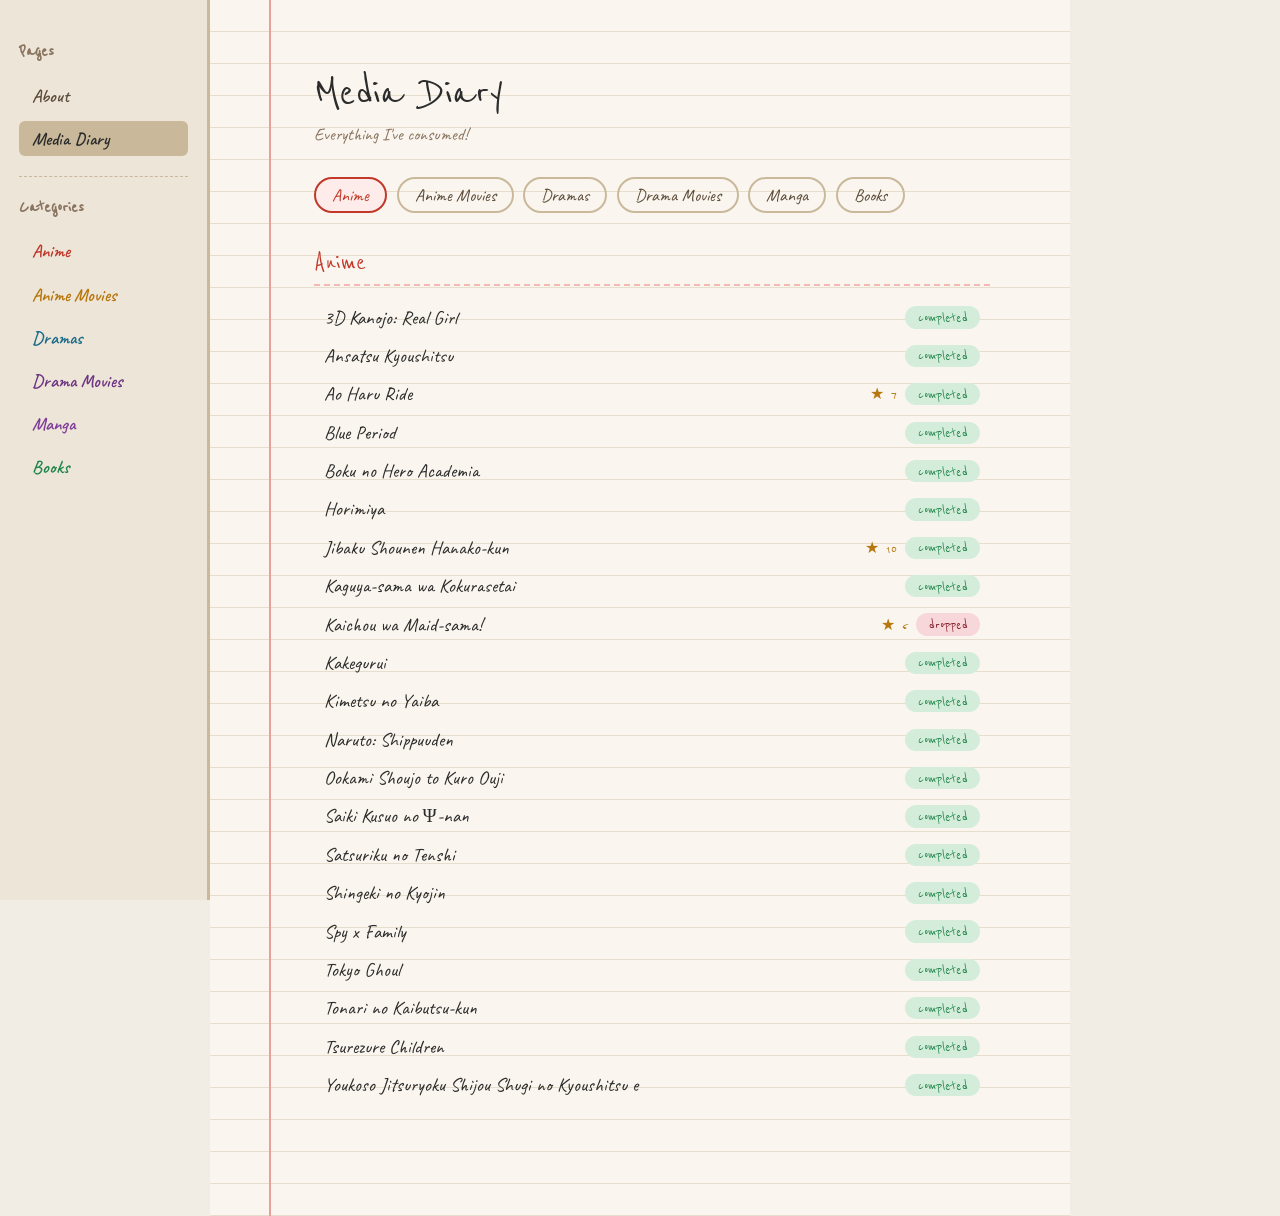
==== diary.html @ 39cde3c3 "Added my data and splitted it into its own sections" ====
<!DOCTYPE html>
<html lang="en">
<head>
  <meta charset="UTF-8" />
  <meta name="viewport" content="width=device-width, initial-scale=1.0" />
  <title>The Media Diary</title>
  <link rel="stylesheet" href="style.css" />
</head>
<body>

  <nav id="sidebar">
    <h2>Pages</h2>
    <ul>
      <li><a href="index.html" class="nav-link">About</a></li>
      <li><a href="diary.html" class="nav-link active">Media Diary</a></li>
    </ul>
    <hr class="sidebar-divider" />
    <h2>Categories</h2>
    <ul>
      <li><a href="#anime"    class="nav-link cat">Anime</a></li>
      <li><a href="#movies"   class="nav-link cat">Anime Movies</a></li>
      <li><a href="#kdramas"  class="nav-link cat">Dramas</a></li>
      <li><a href="#cdmovies" class="nav-link cat">Drama Movies</a></li>
      <li><a href="#manga"    class="nav-link cat">Manga</a></li>
      <li><a href="#books"    class="nav-link cat">Books</a></li>
    </ul>
  </nav>

  <main id="content">
    <h1>Media Diary</h1>
    <p class="subtitle">Everything I've consumed!</p>

    <div class="tab-buttons">
      <button class="tab-btn active" data-target="anime">Anime</button>
      <button class="tab-btn" data-target="movies">Anime Movies</button>
      <button class="tab-btn" data-target="kdramas">Dramas</button>
      <button class="tab-btn" data-target="cdmovies">Drama Movies</button>
      <button class="tab-btn" data-target="manga">Manga</button>
      <button class="tab-btn" data-target="books">Books</button>
    </div>

    <section id="anime" class="tab-section active">
      <h2>Anime</h2>
      <ul class="media-list" id="anime-list"></ul>
    </section>

    <section id="movies" class="tab-section">
      <h2>Anime Movies</h2>
      <ul class="media-list" id="movies-list"></ul>
    </section>

    <section id="kdramas" class="tab-section">
      <h2>Dramas</h2>
      <ul class="media-list" id="kdramas-list"></ul>
    </section>

    <section id="cdmovies" class="tab-section">
      <h2>Drama Movies</h2>
      <ul class="media-list" id="cdmovies-list"></ul>
    </section>

    <section id="manga" class="tab-section">
      <h2>Manga/hua/hwa</h2>
      <ul class="media-list" id="manga-list"></ul>
    </section>

    <section id="books" class="tab-section">
      <h2>Books</h2>
      <ul class="media-list" id="books-list"></ul>
    </section>
  </main>

  <script src="data.js"></script>
  <script src="app.js"></script>
</body>
</html>
---- style.css ----
@import url('https://fonts.googleapis.com/css2?family=Caveat:wght@400;600&family=Reenie+Beanie&display=swap');

* { margin: 0; padding: 0; box-sizing: border-box; }

body {
  display: flex;
  font-family: 'Caveat', cursive;
  background: #f2ede4;
  color: #2c2c2c;
  min-height: 100vh;
}

#sidebar {
  position: sticky;
  top: 0;
  height: 100vh;
  width: 210px;
  min-width: 210px;
  padding: 2.5rem 1.2rem;
  background: #ede5d8;
  border-right: 3px solid #c9b99a;
  z-index: 1;
  overflow-y: auto;
}

#sidebar h2 {
  font-family: 'Reenie Beanie', cursive;
  font-size: 1.2rem;
  color: #8a7560;
  margin-bottom: 1rem;
}

#sidebar ul { list-style: none; }
#sidebar ul li { margin-bottom: 0.5rem; }

.sidebar-divider {
  border: none;
  border-top: 1.5px dashed #c9b99a;
  margin: 1.2rem 0;
}

.nav-link {
  text-decoration: none;
  font-family: 'Caveat', cursive;
  font-size: 1.15rem;
  padding: 0.35rem 0.8rem;
  border-radius: 6px;
  display: block;
  transition: all 0.2s;
  color: #5a4a38;
  font-weight: 600;
}

.nav-link:hover { background: rgba(0,0,0,0.06); }

.nav-link.active {
  background: #c9b99a;
  color: #2c2c2c;
}

/* category colors */
.nav-link[href="#anime"]    { color: #c0392b; }
.nav-link[href="#movies"]   { color: #b7770d; }
.nav-link[href="#kdramas"]  { color: #1a6b8a; }
.nav-link[href="#cdmovies"] { color: #6c3483; }
.nav-link[href="#manga"]    { color: #7d3c98; }
.nav-link[href="#books"]    { color: #1e8449; }

/* journal content */
#content {
  flex: 1;
  padding: 4rem 5rem;
  max-width: 860px;
  background:
    linear-gradient(90deg, transparent 59px, #e8a09a 59px, #e8a09a 61px, transparent 61px),
    repeating-linear-gradient(transparent, transparent 31px, #c9b99a66 31px, #c9b99a66 32px);
  background-color: #faf6ef;
}

#content h1 {
  font-family: 'Reenie Beanie', cursive;
  font-size: 3rem;
  font-weight: 400;
  padding-left: 1.5rem;
  margin-bottom: 0.2rem;
}

.subtitle {
  font-size: 1.1rem;
  color: #8a7560;
  padding-left: 1.5rem;
  margin-bottom: 2rem;
}

/* about page */
.about-text {
  font-size: 1.25rem;
  line-height: 2rem;
  padding-left: 1.5rem;
  max-width: 600px;
}

.about-list {
  list-style: none;
  padding-left: 1.5rem;
  margin-top: 0.5rem;
}

.about-list li {
  font-size: 1.2rem;
  line-height: 2rem;
}

.cta {
  display: inline-block;
  margin-left: 1.5rem;
  margin-top: 1rem;
  font-family: 'Reenie Beanie', cursive;
  font-size: 1.5rem;
  color: #c0392b;
  text-decoration: none;
  border-bottom: 2px dashed #c0392b;
  transition: opacity 0.2s;
}

.cta:hover { opacity: 0.7; }

/* tabs */
.tab-buttons {
  display: flex;
  gap: 0.6rem;
  padding-left: 1.5rem;
  margin-bottom: 2rem;
  flex-wrap: wrap;
}

.tab-btn {
  font-family: 'Caveat', cursive;
  font-size: 1.1rem;
  padding: 0.3rem 1rem;
  border-radius: 20px;
  border: 2px solid #c9b99a;
  background: transparent;
  cursor: pointer;
  transition: all 0.2s;
  color: #5a4a38;
}

.tab-btn:hover { background: #ede5d8; }

.tab-btn[data-target="anime"].active    { background: #fdecea; border-color: #c0392b; color: #c0392b; }
.tab-btn[data-target="movies"].active   { background: #fef9e7; border-color: #b7770d; color: #b7770d; }
.tab-btn[data-target="kdramas"].active  { background: #e8f6f9; border-color: #1a6b8a; color: #1a6b8a; }
.tab-btn[data-target="cdmovies"].active { background: #f5eef8; border-color: #6c3483; color: #6c3483; }
.tab-btn[data-target="manga"].active    { background: #f5eef8; border-color: #7d3c98; color: #7d3c98; }
.tab-btn[data-target="books"].active    { background: #eafaf1; border-color: #1e8449; color: #1e8449; }

.tab-section { display: none; padding-left: 1.5rem; }
.tab-section.active { display: block; }

section h2 {
  font-family: 'Reenie Beanie', cursive;
  font-size: 1.8rem;
  font-weight: 400;
  margin-bottom: 0.8rem;
  border-bottom: 2px dashed;
  padding-bottom: 0.3rem;
}

section { margin-bottom: 3rem; padding-left: 1.5rem; }

section#anime    h2 { color: #c0392b; border-bottom-color: #f5b7b1; }
section#movies   h2 { color: #b7770d; border-bottom-color: #f9e4b7; }
section#kdramas  h2 { color: #1a6b8a; border-bottom-color: #a9cce3; }
section#cdmovies h2 { color: #6c3483; border-bottom-color: #d7bde2; }
section#manga    h2 { color: #7d3c98; border-bottom-color: #d7bde2; }
section#books    h2 { color: #1e8449; border-bottom-color: #a9dfbf; }

.media-list { list-style: none; }

.media-list li {
  padding: 0.45rem 0.6rem;
  display: flex;
  justify-content: space-between;
  align-items: center;
  border-radius: 4px;
  transition: background 0.15s;
}

.media-list li:hover { background: rgba(0,0,0,0.04); }

.title { font-size: 1.2rem; }

.country {
  font-size: 0.85rem;
  color: #aaa;
  font-family: 'Caveat', cursive;
  margin-left: 0.4rem;
}

.meta { display: flex; align-items: center; gap: 0.5rem; }

.score {
  font-family: 'Reenie Beanie', cursive;
  font-size: 1rem;
  color: #b7770d;
}

.status {
  font-family: 'Reenie Beanie', cursive;
  font-size: 1rem;
  padding: 0.1rem 0.8rem;
  border-radius: 20px;
}

.status.completed { background: #d4edda; color: #1e8449; }
.status.watching  { background: #fff3cd; color: #856404; }
.status.dropped   { background: #f8d7da; color: #842029; }
.status.planned   { background: #e2e3e5; color: #383d41; }
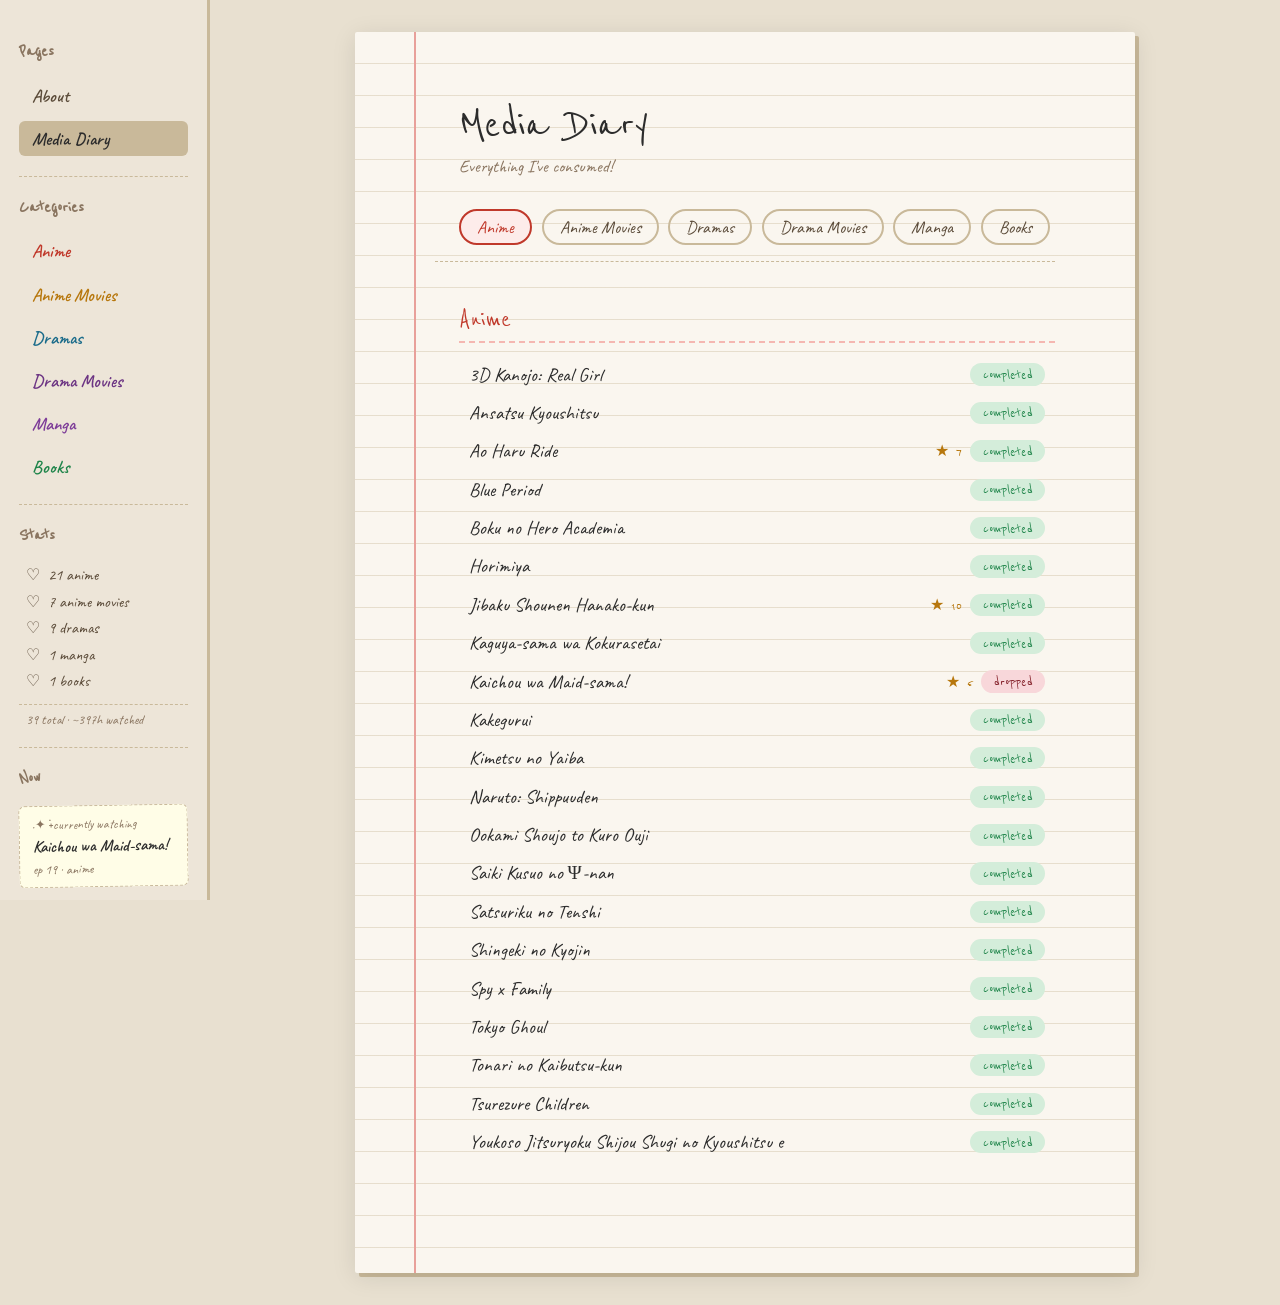
==== commit 8cd887b9: "Added currently watching and total watched section" ====
--- a/diary.html
+++ b/diary.html
@@ -24,6 +24,14 @@
       <li><a href="#manga"    class="nav-link cat">Manga</a></li>
       <li><a href="#books"    class="nav-link cat">Books</a></li>
     </ul>
+
+    <hr class="sidebar-divider" />
+    <h2>Stats</h2>
+    <div id="stats-block"></div>
+
+    <hr class="sidebar-divider" />
+    <h2>Now</h2>
+    <div id="pinned-block"></div>
   </nav>
 
   <main id="content">
@@ -72,5 +80,6 @@
 
   <script src="data.js"></script>
   <script src="app.js"></script>
+  <script src="sidebar-widgets.js"></script>
 </body>
 </html>
--- a/style.css
+++ b/style.css
@@ -5,7 +5,7 @@
 body {
   display: flex;
   font-family: 'Caveat', cursive;
-  background: #f2ede4;
+  background: #e8e0d0;
   color: #2c2c2c;
   min-height: 100vh;
 }
@@ -23,6 +23,11 @@
   overflow-y: auto;
 }
 
+#sidebar::-webkit-scrollbar { width: 5px; }
+#sidebar::-webkit-scrollbar-track { background: #ede5d8; }
+#sidebar::-webkit-scrollbar-thumb { background: #c9b99a; border-radius: 10px; }
+#sidebar::-webkit-scrollbar-thumb:hover { background: #a89070; }
+
 #sidebar h2 {
   font-family: 'Reenie Beanie', cursive;
   font-size: 1.2rem;
@@ -58,7 +63,6 @@
   color: #2c2c2c;
 }
 
-/* category colors */
 .nav-link[href="#anime"]    { color: #c0392b; }
 .nav-link[href="#movies"]   { color: #b7770d; }
 .nav-link[href="#kdramas"]  { color: #1a6b8a; }
@@ -66,15 +70,67 @@
 .nav-link[href="#manga"]    { color: #7d3c98; }
 .nav-link[href="#books"]    { color: #1e8449; }
 
+/* stats */
+.stat-row {
+  font-size: 1rem;
+  padding: 0.2rem 0.4rem;
+  display: flex;
+  gap: 0.5rem;
+  color: #5a4a38;
+}
+
+.stat-total {
+  margin-top: 0.6rem;
+  font-size: 0.85rem;
+  color: #8a7560;
+  padding: 0.4rem 0.4rem 0;
+  border-top: 1px dashed #c9b99a;
+}
+
+/* pinned note */
+.pinned-note {
+  background: #fffde7;
+  border: 1.5px dashed #c9b99a;
+  border-radius: 6px;
+  padding: 0.6rem 0.8rem;
+  margin-top: 0.3rem;
+  transform: rotate(-1deg);
+}
+
+.pinned-label {
+  font-size: 0.8rem;
+  color: #8a7560;
+  margin-bottom: 0.2rem;
+}
+
+.pinned-title {
+  font-family: 'Caveat', cursive;
+  font-size: 1.05rem;
+  font-weight: 600;
+  color: #2c2c2c;
+  line-height: 1.3;
+}
+
+.pinned-ep {
+  font-size: 0.85rem;
+  color: #8a7560;
+  margin-top: 0.2rem;
+}
+
 /* journal content */
 #content {
   flex: 1;
   padding: 4rem 5rem;
-  max-width: 860px;
+  max-width: 780px;
+  margin: 2rem auto;
+  height: fit-content;
+  min-height: calc(100vh - 4rem);
   background:
     linear-gradient(90deg, transparent 59px, #e8a09a 59px, #e8a09a 61px, transparent 61px),
     repeating-linear-gradient(transparent, transparent 31px, #c9b99a66 31px, #c9b99a66 32px);
   background-color: #faf6ef;
+  box-shadow: 0 4px 24px rgba(0,0,0,0.10), 4px 4px 0px #c9b99a;
+  border-radius: 2px;
 }
 
 #content h1 {
@@ -130,8 +186,10 @@
   display: flex;
   gap: 0.6rem;
   padding-left: 1.5rem;
-  margin-bottom: 2rem;
+  margin-bottom: 2.5rem;
   flex-wrap: wrap;
+  border-bottom: 1.5px dashed #c9b99a;
+  padding-bottom: 1rem;
 }
 
 .tab-btn {
